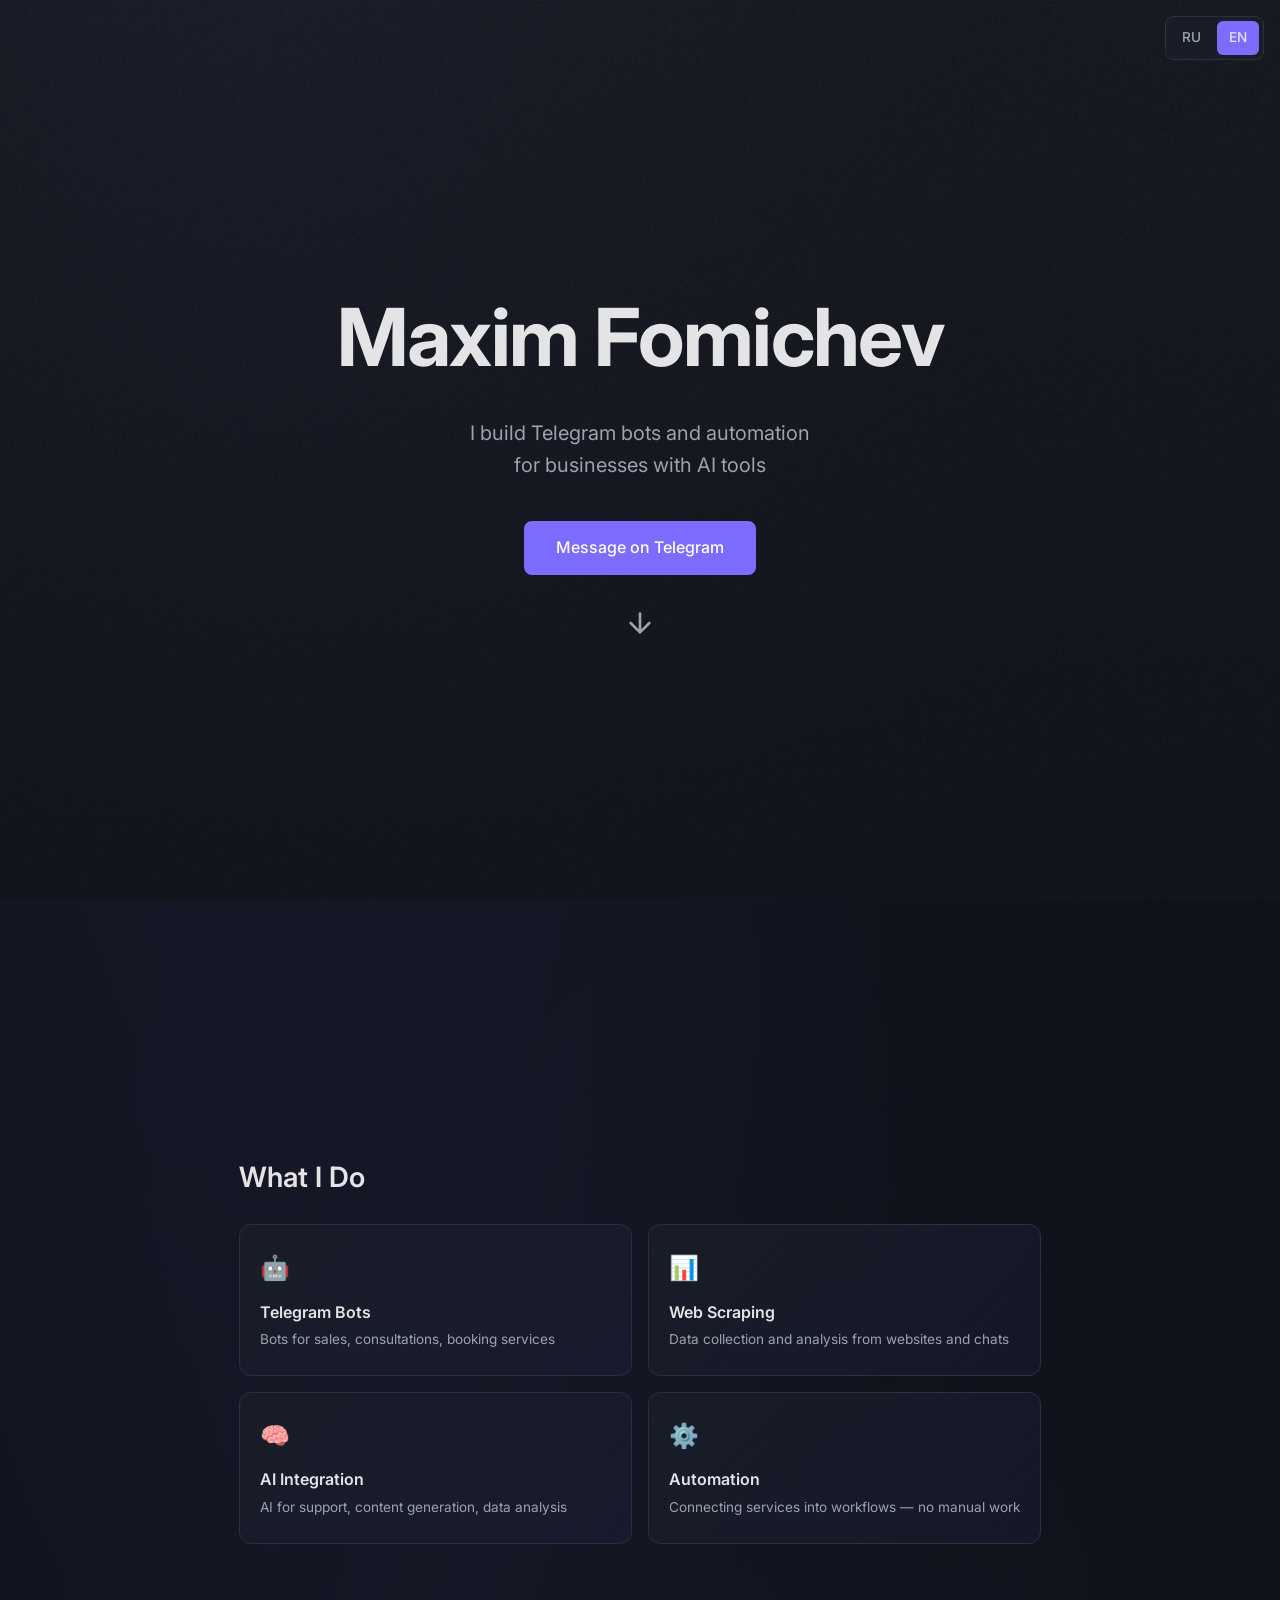
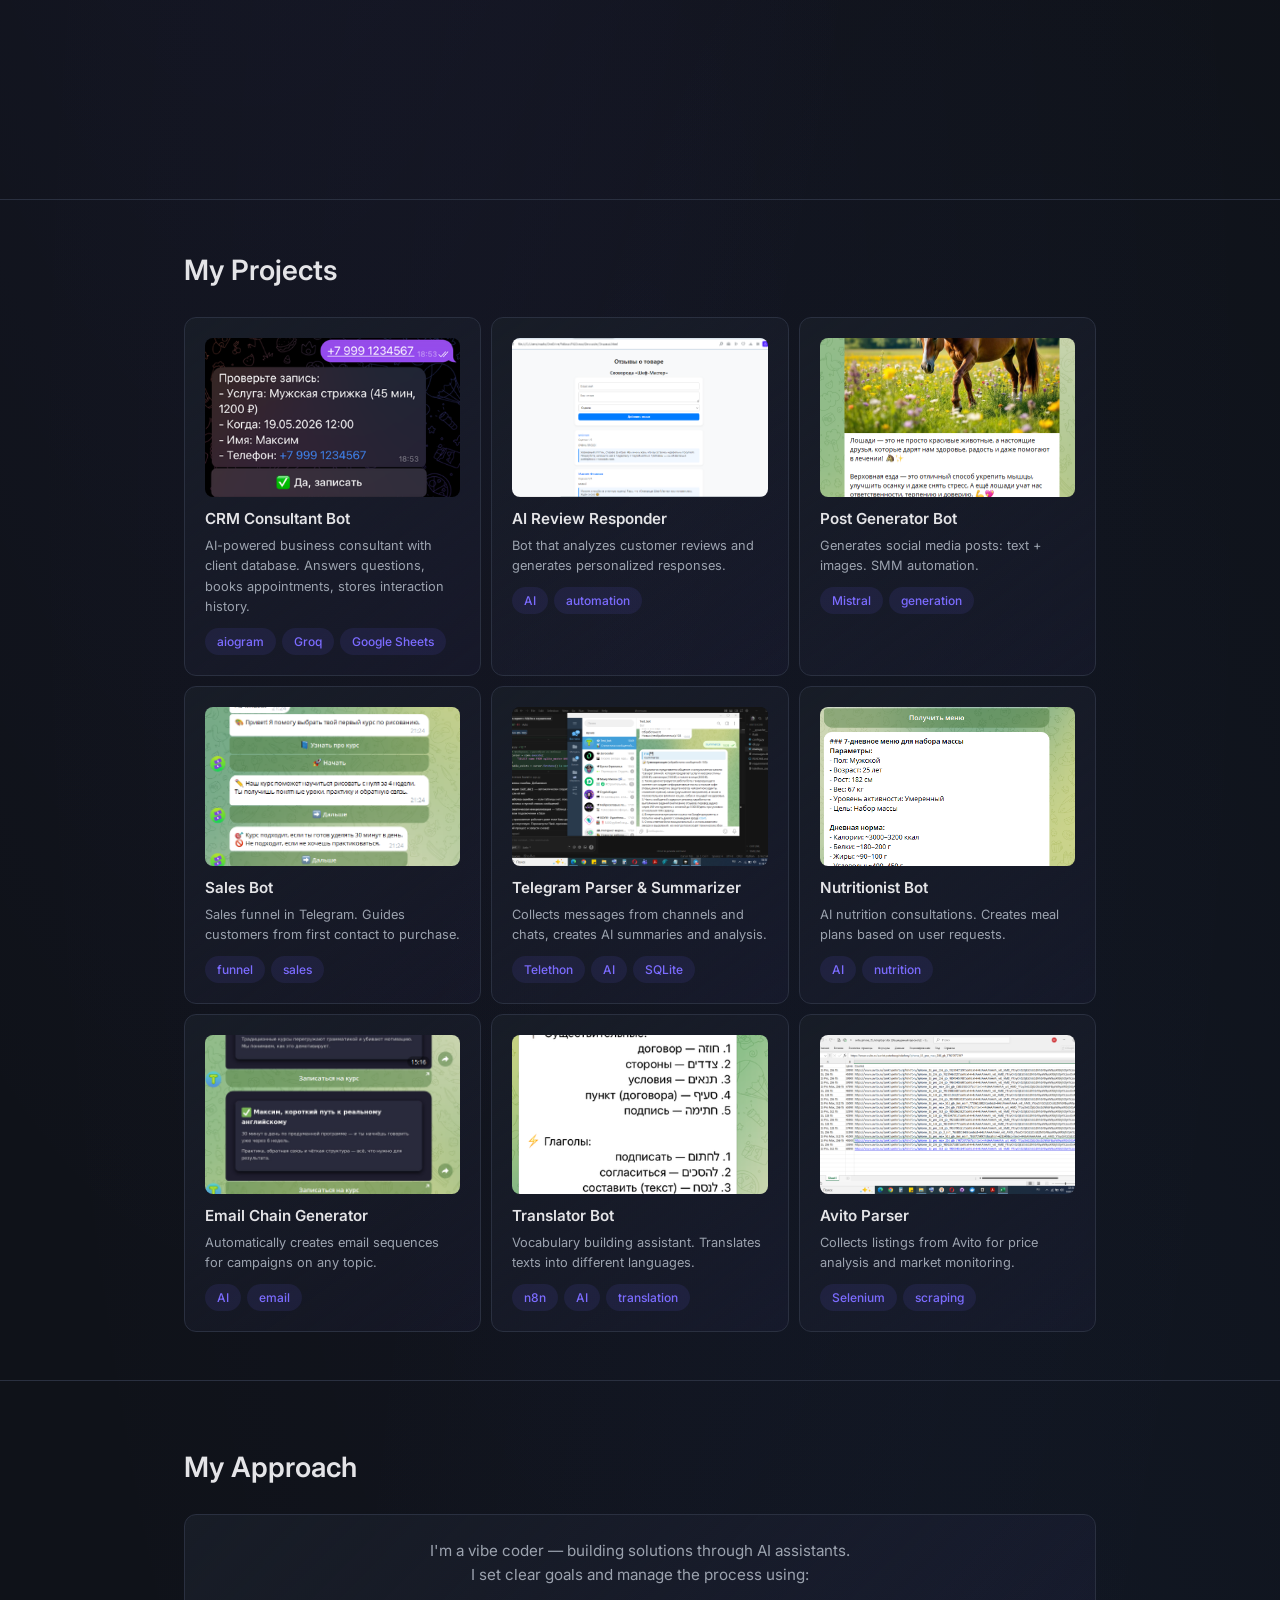
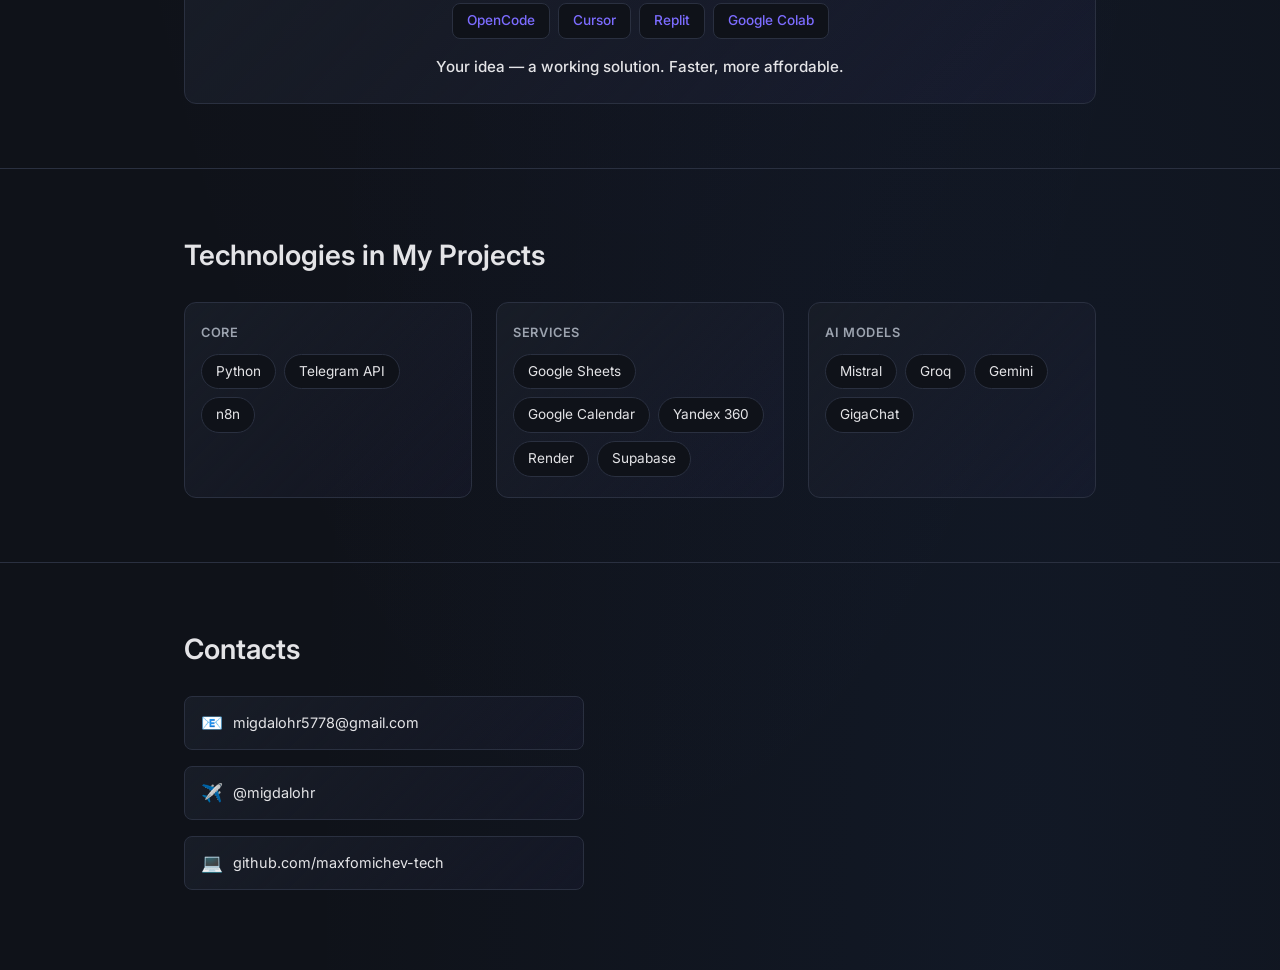
==== en/index.html @ 72f2844b "Add English version of portfolio" ====
<!DOCTYPE html>
<html lang="en">
<head>
    <meta charset="UTF-8">
    <meta name="viewport" content="width=device-width, initial-scale=1.0">
    <title>Maxim Fomichev — Telegram Bots & AI Automation</title>
    <meta name="description" content="I create Telegram bots and automation for businesses using AI tools.">
    <meta name="keywords" content="Telegram bots, AI automation, vibe coding, Python, web scraping">

    <!-- Open Graph -->
    <meta property="og:title" content="Maxim Fomichev — Telegram Bots & AI Automation">
    <meta property="og:description" content="I create Telegram bots and automation for businesses using AI tools.">
    <meta property="og:type" content="website">
    <meta property="og:url" content="https://maxfomichev-tech.github.io/portfolio/en/">

    <!-- Fonts -->
    <link rel="preconnect" href="https://fonts.googleapis.com">
    <link rel="preconnect" href="https://fonts.gstatic.com" crossorigin>
    <link href="https://fonts.googleapis.com/css2?family=Inter:wght@400;500;600;700&display=swap" rel="stylesheet">

    <link rel="stylesheet" href="../css/style.css">
    <link rel="icon" type="image/svg+xml" href="../favicon.svg">
</head>
<body>
    <!-- Language Switcher -->
    <div class="lang-switch">
        <a href="../" class="lang-switch__link">RU</a>
        <a href="en/" class="lang-switch__link lang-switch__link--active">EN</a>
    </div>

    <!-- Hero -->
    <header class="hero">
        <div class="container">
            <div class="hero__content">
                <h1 class="hero__title">Maxim Fomichev</h1>
                <p class="hero__subtitle">I build Telegram bots and automation<br>for businesses with AI tools</p>
                <a href="https://t.me/migdalohr" class="btn btn--primary" target="_blank" rel="noopener">Message on Telegram</a>
                <a href="#services" class="hero__scroll">
                    <svg width="32" height="32" viewBox="0 0 24 24" fill="none" stroke="currentColor" stroke-width="2" stroke-linecap="round" stroke-linejoin="round">
                        <path d="M12 5v14M19 12l-7 7-7-7"/>
                    </svg>
                </a>
            </div>
        </div>
    </header>

    <!-- What I Do -->
    <section class="services" id="services">
        <div class="container">
            <h2 class="section-title">What I Do</h2>
            <div class="services__grid">
                <a href="#projects" class="service-card">
                    <div class="service-card__icon">🤖</div>
                    <h3 class="service-card__title">Telegram Bots</h3>
                    <p class="service-card__text">Bots for sales, consultations, booking services</p>
                </a>
                <a href="#projects" class="service-card">
                    <div class="service-card__icon">📊</div>
                    <h3 class="service-card__title">Web Scraping</h3>
                    <p class="service-card__text">Data collection and analysis from websites and chats</p>
                </a>
                <a href="#projects" class="service-card">
                    <div class="service-card__icon">🧠</div>
                    <h3 class="service-card__title">AI Integration</h3>
                    <p class="service-card__text">AI for support, content generation, data analysis</p>
                </a>
                <a href="#projects" class="service-card">
                    <div class="service-card__icon">⚙️</div>
                    <h3 class="service-card__title">Automation</h3>
                    <p class="service-card__text">Connecting services into workflows — no manual work</p>
                </a>
            </div>
        </div>
    </section>

    <!-- Projects -->
    <section class="projects" id="projects">
        <div class="container">
            <h2 class="section-title">My Projects</h2>
            <div class="projects__grid">

                <!-- 1. CRM Consultant Bot -->
                <div class="project-card">
                    <div class="project-card__preview">
                        <img src="../assets/images/crm-bot.png" alt="CRM Consultant Bot" loading="lazy">
                    </div>
                    <h3 class="project-card__title">CRM Consultant Bot</h3>
                    <p class="project-card__text">AI-powered business consultant with client database. Answers questions, books appointments, stores interaction history.</p>
                    <div class="project-card__tags">
                        <span class="tag">aiogram</span>
                        <span class="tag">Groq</span>
                        <span class="tag">Google Sheets</span>
                    </div>
                </div>

                <!-- 2. AI Review Responder -->
                <div class="project-card">
                    <div class="project-card__preview">
                        <img src="../assets/images/ai-assistent.png" alt="AI Review Responder" loading="lazy">
                    </div>
                    <h3 class="project-card__title">AI Review Responder</h3>
                    <p class="project-card__text">Bot that analyzes customer reviews and generates personalized responses.</p>
                    <div class="project-card__tags">
                        <span class="tag">AI</span>
                        <span class="tag">automation</span>
                    </div>
                </div>

                <!-- 3. Post Generator with Visuals -->
                <div class="project-card">
                    <div class="project-card__preview">
                        <img src="../assets/images/auto-post.png" alt="Post Generator Bot" loading="lazy">
                    </div>
                    <h3 class="project-card__title">Post Generator Bot</h3>
                    <p class="project-card__text">Generates social media posts: text + images. SMM automation.</p>
                    <div class="project-card__tags">
                        <span class="tag">Mistral</span>
                        <span class="tag">generation</span>
                    </div>
                </div>

                <!-- 4. Sales Bot -->
                <div class="project-card">
                    <div class="project-card__preview">
                        <img src="../assets/images/sales-bot.png" alt="Sales Bot" loading="lazy">
                    </div>
                    <h3 class="project-card__title">Sales Bot</h3>
                    <p class="project-card__text">Sales funnel in Telegram. Guides customers from first contact to purchase.</p>
                    <div class="project-card__tags">
                        <span class="tag">funnel</span>
                        <span class="tag">sales</span>
                    </div>
                </div>

                <!-- 5. Telegram Parser & Summarizer -->
                <div class="project-card">
                    <div class="project-card__preview">
                        <img src="../assets/images/telegram-parser.png" alt="Telegram Parser" loading="lazy">
                    </div>
                    <h3 class="project-card__title">Telegram Parser & Summarizer</h3>
                    <p class="project-card__text">Collects messages from channels and chats, creates AI summaries and analysis.</p>
                    <div class="project-card__tags">
                        <span class="tag">Telethon</span>
                        <span class="tag">AI</span>
                        <span class="tag">SQLite</span>
                    </div>
                </div>

                <!-- 6. Nutritionist Bot -->
                <div class="project-card">
                    <div class="project-card__preview">
                        <img src="../assets/images/nutritionist.png" alt="Nutritionist Bot" loading="lazy">
                    </div>
                    <h3 class="project-card__title">Nutritionist Bot</h3>
                    <p class="project-card__text">AI nutrition consultations. Creates meal plans based on user requests.</p>
                    <div class="project-card__tags">
                        <span class="tag">AI</span>
                        <span class="tag">nutrition</span>
                    </div>
                </div>

                <!-- 7. Email Chain Generator -->
                <div class="project-card">
                    <div class="project-card__preview">
                        <img src="../assets/images/email-chain.png" alt="Email Chain Generator" loading="lazy">
                    </div>
                    <h3 class="project-card__title">Email Chain Generator</h3>
                    <p class="project-card__text">Automatically creates email sequences for campaigns on any topic.</p>
                    <div class="project-card__tags">
                        <span class="tag">AI</span>
                        <span class="tag">email</span>
                    </div>
                </div>

                <!-- 8. Translator Bot -->
                <div class="project-card">
                    <div class="project-card__preview">
                        <img src="../assets/images/translator.png" alt="Translator Bot" loading="lazy">
                    </div>
                    <h3 class="project-card__title">Translator Bot</h3>
                    <p class="project-card__text">Vocabulary building assistant. Translates texts into different languages.</p>
                    <div class="project-card__tags">
                        <span class="tag">n8n</span>
                        <span class="tag">AI</span>
                        <span class="tag">translation</span>
                    </div>
                </div>

                <!-- 9. Avito Parser -->
                <div class="project-card">
                    <div class="project-card__preview">
                        <img src="../assets/images/avito-parser.png" alt="Avito Parser" loading="lazy">
                    </div>
                    <h3 class="project-card__title">Avito Parser</h3>
                    <p class="project-card__text">Collects listings from Avito for price analysis and market monitoring.</p>
                    <div class="project-card__tags">
                        <span class="tag">Selenium</span>
                        <span class="tag">scraping</span>
                    </div>
                </div>

            </div>
        </div>
    </section>

    <!-- My Approach -->
    <section class="approach">
        <div class="container">
            <h2 class="section-title">My Approach</h2>
            <div class="approach__content">
                <p class="approach__text">
                    I'm a vibe coder — building solutions through AI assistants.<br>
                    I set clear goals and manage the process using:
                </p>
                <div class="approach__tools">
                    <span class="tool">OpenCode</span>
                    <span class="tool">Cursor</span>
                    <span class="tool">Replit</span>
                    <span class="tool">Google Colab</span>
                </div>
                <p class="approach__result">Your idea — a working solution. Faster, more affordable.</p>
            </div>
        </div>
    </section>

    <!-- Technologies -->
    <section class="tech">
        <div class="container">
            <h2 class="section-title">Technologies in My Projects</h2>
            <div class="tech__content">
                <div class="tech__group">
                    <h3 class="tech__group-title">Core</h3>
                    <div class="tech__list">
                        <span class="tech-item">Python</span>
                        <span class="tech-item">Telegram API</span>
                        <span class="tech-item">n8n</span>
                    </div>
                </div>
                <div class="tech__group">
                    <h3 class="tech__group-title">Services</h3>
                    <div class="tech__list">
                        <span class="tech-item">Google Sheets</span>
                        <span class="tech-item">Google Calendar</span>
                        <span class="tech-item">Yandex 360</span>
                        <span class="tech-item">Render</span>
                        <span class="tech-item">Supabase</span>
                    </div>
                </div>
                <div class="tech__group">
                    <h3 class="tech__group-title">AI Models</h3>
                    <div class="tech__list">
                        <span class="tech-item">Mistral</span>
                        <span class="tech-item">Groq</span>
                        <span class="tech-item">Gemini</span>
                        <span class="tech-item">GigaChat</span>
                    </div>
                </div>
            </div>
        </div>
    </section>

    <!-- Contacts -->
    <footer class="contacts">
        <div class="container">
            <h2 class="section-title">Contacts</h2>
            <div class="contacts__list">
                <a href="mailto:migdalohr5778@gmail.com" class="contact-item">
                    <span class="contact-item__icon">📧</span>
                    <span class="contact-item__text">migdalohr5778@gmail.com</span>
                </a>
                <a href="https://t.me/migdalohr" class="contact-item" target="_blank" rel="noopener">
                    <span class="contact-item__icon">✈️</span>
                    <span class="contact-item__text">@migdalohr</span>
                </a>
                <a href="https://github.com/maxfomichev-tech" class="contact-item" target="_blank" rel="noopener">
                    <span class="contact-item__icon">💻</span>
                    <span class="contact-item__text">github.com/maxfomichev-tech</span>
                </a>
            </div>
        </div>
    </footer>

    <!-- Modal -->
    <div class="modal" id="modal">
        <button class="modal__close" id="modal-close">&times;</button>
        <img class="modal__img" id="modal-img" src="" alt="">
    </div>

    <!-- Back to Top -->
    <a href="#" class="back-to-top" id="back-to-top">
        <svg width="24" height="24" viewBox="0 0 24 24" fill="none" stroke="currentColor" stroke-width="2" stroke-linecap="round" stroke-linejoin="round">
            <path d="M12 19V5M5 12l7-7 7 7"/>
        </svg>
    </a>

    <script src="../js/main.js"></script>
</body>
</html>
---- css/style.css ----
/* ========================================
   CSS Custom Properties
   ======================================== */
:root {
    --color-bg: #0f1219;
    --color-surface: #181d27;
    --color-surface-hover: #1f2533;
    --color-border: #2a3040;
    --color-text: #e4e4e7;
    --color-text-secondary: #9ca3af;
    --color-accent: #7c6cff;
    --color-accent-hover: #8f82ff;
    --font-family: 'Inter', -apple-system, BlinkMacSystemFont, sans-serif;
    --container-max: 960px;
    --section-padding: 48px 0;
    --border-radius: 12px;
    --border-radius-sm: 8px;
}

/* ========================================
   Reset & Base
   ======================================== */
*, *::before, *::after {
    margin: 0;
    padding: 0;
    box-sizing: border-box;
}

html {
    scroll-behavior: smooth;
}

body {
    font-family: var(--font-family);
    background: 
        radial-gradient(ellipse at 20% 0%, rgba(124, 108, 255, 0.08) 0%, transparent 50%),
        radial-gradient(ellipse at 80% 100%, rgba(59, 130, 246, 0.06) 0%, transparent 50%),
        radial-gradient(ellipse at 50% 50%, rgba(124, 108, 255, 0.03) 0%, transparent 70%),
        var(--color-bg);
    color: var(--color-text);
    line-height: 1.6;
    -webkit-font-smoothing: antialiased;
    min-height: 100vh;
    position: relative;
}

body::before {
    content: '';
    position: fixed;
    inset: 0;
    z-index: 0;
    opacity: 0.4;
    pointer-events: none;
    background-image: url("data:image/svg+xml,%3Csvg viewBox='0 0 256 256' xmlns='http://www.w3.org/2000/svg'%3E%3Cfilter id='noise'%3E%3CfeTurbulence type='fractalNoise' baseFrequency='0.9' numOctaves='4' stitchTiles='stitch'/%3E%3C/filter%3E%3Crect width='100%25' height='100%25' filter='url(%23noise)' opacity='0.5'/%3E%3C/svg%3E");
    background-repeat: repeat;
    background-size: 256px 256px;
}

body > * {
    position: relative;
    z-index: 1;
}

a {
    color: inherit;
    text-decoration: none;
}

img {
    max-width: 100%;
    display: block;
}

/* ========================================
   Language Switcher
   ======================================== */
.lang-switch {
    position: fixed;
    top: 16px;
    right: 16px;
    z-index: 100;
    display: flex;
    gap: 4px;
    background: var(--color-surface);
    border: 1px solid var(--color-border);
    border-radius: var(--border-radius-sm);
    padding: 4px;
}

.lang-switch__link {
    padding: 6px 12px;
    border-radius: 6px;
    font-size: 0.85rem;
    font-weight: 500;
    color: var(--color-text-secondary);
    transition: all 0.2s ease;
}

.lang-switch__link:hover {
    color: var(--color-text);
    background: var(--color-surface-hover);
}

.lang-switch__link--active {
    color: var(--color-text);
    background: var(--color-accent);
}

/* ========================================
   Container
   ======================================== */
.container {
    max-width: var(--container-max);
    margin: 0 auto;
    padding: 0 24px;
}

/* ========================================
   Section Title
   ======================================== */
.section-title {
    font-size: clamp(1.3rem, 3vw, 1.75rem);
    font-weight: 600;
    margin-bottom: 24px;
    color: var(--color-text);
}

/* ========================================
   Button
   ======================================== */
.btn {
    display: inline-block;
    padding: 14px 32px;
    border-radius: var(--border-radius-sm);
    font-size: 1rem;
    font-weight: 500;
    cursor: pointer;
    transition: all 0.3s ease;
    border: none;
}

.btn--primary {
    background-color: var(--color-accent);
    color: #fff;
}

.btn--primary:hover {
    background-color: var(--color-accent-hover);
    transform: translateY(-2px);
}

/* ========================================
   Hero
   ======================================== */
.hero {
    min-height: 100vh;
    display: flex;
    align-items: center;
    justify-content: center;
    text-align: center;
    padding: 80px 24px 60px;
    background: url('../assets/images/hero-bg.jpg') center/cover no-repeat;
    position: relative;
}

.hero::before {
    content: '';
    position: absolute;
    inset: 0;
    background: linear-gradient(180deg, rgba(15, 18, 25, 0.5) 0%, rgba(15, 18, 25, 0.85) 100%);
    z-index: 0;
}

.hero .container {
    position: relative;
    z-index: 1;
}

.hero__scroll {
    display: block;
    margin: 32px auto 0;
    color: var(--color-text-secondary);
    animation: bounce 2s infinite;
    transition: color 0.3s;
}

.hero__scroll:hover {
    color: var(--color-accent);
}

@keyframes bounce {
    0%, 20%, 50%, 80%, 100% { transform: translateY(0); }
    40% { transform: translateY(8px); }
    60% { transform: translateY(4px); }
}

.hero__logo {
    width: 100px;
    height: 100px;
    margin: 0 auto 20px;
    border-radius: 50%;
}

.hero__title {
    font-size: clamp(2.8rem, 9vw, 5rem);
    font-weight: 700;
    margin-bottom: 16px;
    letter-spacing: -0.02em;
}

.hero__subtitle {
    font-size: clamp(1rem, 3vw, 1.25rem);
    color: var(--color-text-secondary);
    margin-bottom: 40px;
    max-width: 500px;
    margin-left: auto;
    margin-right: auto;
}

/* ========================================
   Services
   ======================================== */
.services {
    min-height: 100vh;
    display: flex;
    flex-direction: column;
    justify-content: center;
    padding: var(--section-padding);
    border-bottom: 1px solid var(--color-border);
}

.services__grid {
    display: grid;
    grid-template-columns: repeat(2, 1fr);
    gap: 16px;
}

.service-card {
    display: block;
    background: linear-gradient(135deg, var(--color-surface) 0%, rgba(124, 108, 255, 0.05) 100%);
    border: 1px solid var(--color-border);
    border-radius: var(--border-radius);
    padding: 24px 20px;
    transition: all 0.3s ease;
    cursor: pointer;
    text-decoration: none;
}

.service-card:hover {
    background-color: var(--color-surface-hover);
    border-color: var(--color-accent);
    transform: translateY(-4px);
}

.service-card__icon {
    font-size: 1.5rem;
    margin-bottom: 12px;
}

.service-card__title {
    font-size: 1rem;
    font-weight: 600;
    margin-bottom: 4px;
}

.service-card__text {
    font-size: 0.85rem;
    color: var(--color-text-secondary);
}

/* ========================================
   Projects — Bento Grid
   ======================================== */
.projects {
    min-height: 100vh;
    display: flex;
    flex-direction: column;
    justify-content: center;
    padding: var(--section-padding);
    border-bottom: 1px solid var(--color-border);
}

.projects__grid {
    display: grid;
    grid-template-columns: repeat(3, 1fr);
    gap: 10px;
}

.project-card {
    display: block;
    background: linear-gradient(145deg, var(--color-surface) 0%, rgba(124, 108, 255, 0.04) 100%);
    border: 1px solid var(--color-border);
    border-radius: var(--border-radius);
    padding: 20px;
    transition: all 0.3s ease;
    cursor: pointer;
}

.project-card:hover {
    background-color: var(--color-surface-hover);
    border-color: var(--color-accent);
    transform: translateY(-2px);
}

.project-card__preview {
    width: 100%;
    aspect-ratio: 16 / 10;
    border-radius: var(--border-radius-sm);
    overflow: hidden;
    margin-bottom: 10px;
    background-color: var(--color-bg);
}

.project-card__preview img {
    width: 100%;
    height: 100%;
    object-fit: cover;
    transition: transform 0.4s ease;
}

.project-card:hover .project-card__preview img {
    transform: scale(1.05);
}

.project-card__icon {
    font-size: 2rem;
    margin-bottom: 16px;
}

.project-card__title {
    font-size: 0.95rem;
    font-weight: 600;
    margin-bottom: 4px;
    color: var(--color-text);
    text-decoration: none;
}

.project-card__text {
    font-size: 0.8rem;
    color: var(--color-text-secondary);
    margin-bottom: 10px;
    text-decoration: none;
}

.project-card__tags {
    display: flex;
    flex-wrap: wrap;
    gap: 6px;
}

.tag {
    display: inline-block;
    padding: 4px 12px;
    background-color: rgba(108, 99, 255, 0.1);
    color: var(--color-accent);
    border-radius: 20px;
    font-size: 0.75rem;
    font-weight: 500;
}

/* ========================================
   Approach
   ======================================== */
.approach {
    padding: 64px 0;
    border-bottom: 1px solid var(--color-border);
}

.approach__content {
    background: linear-gradient(135deg, var(--color-surface) 0%, rgba(124, 108, 255, 0.05) 100%);
    border: 1px solid var(--color-border);
    border-radius: var(--border-radius);
    padding: 24px 20px;
    text-align: center;
}

.approach__text {
    font-size: 0.95rem;
    color: var(--color-text-secondary);
    margin-bottom: 16px;
}

.approach__tools {
    display: flex;
    justify-content: center;
    flex-wrap: wrap;
    gap: 8px;
    margin-bottom: 16px;
}

.tool {
    display: inline-block;
    padding: 6px 14px;
    background-color: var(--color-bg);
    border: 1px solid var(--color-border);
    border-radius: var(--border-radius-sm);
    font-size: 0.85rem;
    font-weight: 500;
    color: var(--color-accent);
}

.approach__result {
    font-size: 0.95rem;
    font-weight: 500;
    color: var(--color-text);
}

/* ========================================
   Tech
   ======================================== */
.tech {
    padding: 64px 0;
    border-bottom: 1px solid var(--color-border);
}

.tech__content {
    display: grid;
    grid-template-columns: repeat(auto-fit, minmax(250px, 1fr));
    gap: 24px;
}

.tech__group {
    background: linear-gradient(135deg, var(--color-surface) 0%, rgba(124, 108, 255, 0.04) 100%);
    border: 1px solid var(--color-border);
    border-radius: var(--border-radius);
    padding: 20px 16px;
}

.tech__group-title {
    font-size: 0.8rem;
    font-weight: 600;
    text-transform: uppercase;
    letter-spacing: 0.05em;
    color: var(--color-text-secondary);
    margin-bottom: 10px;
}

.tech__list {
    display: flex;
    flex-wrap: wrap;
    gap: 8px;
}

.tech-item {
    display: inline-block;
    padding: 6px 14px;
    background-color: var(--color-bg);
    border: 1px solid var(--color-border);
    border-radius: 20px;
    font-size: 0.85rem;
    color: var(--color-text);
}

/* ========================================
   Contacts
   ======================================== */
.contacts {
    padding: 64px 0;
    padding-bottom: 80px;
}

.contacts__list {
    display: flex;
    flex-direction: column;
    gap: 16px;
    max-width: 400px;
}

.contact-item {
    display: flex;
    align-items: center;
    gap: 10px;
    padding: 12px 16px;
    background: linear-gradient(135deg, var(--color-surface) 0%, rgba(124, 108, 255, 0.04) 100%);
    border: 1px solid var(--color-border);
    border-radius: var(--border-radius-sm);
    transition: all 0.3s ease;
}

.contact-item:hover {
    border-color: var(--color-accent);
    transform: translateX(4px);
}

.contact-item__icon {
    font-size: 1.1rem;
}

.contact-item__text {
    font-size: 0.9rem;
}

/* ========================================
   Animations
   ======================================== */
.fade-in {
    opacity: 0;
    transform: translateY(20px);
    transition: opacity 0.6s ease, transform 0.6s ease;
}

.fade-in.visible {
    opacity: 1;
    transform: translateY(0);
}

/* ========================================
   Back to Top
   ======================================== */
.back-to-top {
    position: fixed;
    bottom: 32px;
    right: 32px;
    width: 48px;
    height: 48px;
    background: var(--color-accent);
    color: #fff;
    border-radius: 50%;
    display: flex;
    align-items: center;
    justify-content: center;
    opacity: 0;
    visibility: hidden;
    transition: all 0.3s ease;
    z-index: 100;
    box-shadow: 0 4px 20px rgba(124, 108, 255, 0.4);
}

.back-to-top.visible {
    opacity: 1;
    visibility: visible;
}

.back-to-top:hover {
    background: var(--color-accent-hover);
    transform: translateY(-4px);
}

/* ========================================
   Modal
   ======================================== */
.modal {
    display: none;
    position: fixed;
    inset: 0;
    z-index: 1000;
    background-color: rgba(0, 0, 0, 0.85);
    align-items: center;
    justify-content: center;
    padding: 40px;
    cursor: zoom-out;
}

.modal.active {
    display: flex;
}

.modal__close {
    position: absolute;
    top: 20px;
    right: 24px;
    background: rgba(0, 0, 0, 0.5);
    border: none;
    color: #fff;
    font-size: 2rem;
    width: 48px;
    height: 48px;
    border-radius: 50%;
    cursor: pointer;
    line-height: 1;
    transition: all 0.2s;
    display: flex;
    align-items: center;
    justify-content: center;
}

.modal__close:hover {
    background: rgba(124, 108, 255, 0.7);
    transform: scale(1.1);
}

.modal__img {
    max-width: 90vw;
    max-height: 85vh;
    border-radius: 8px;
    object-fit: contain;
    box-shadow: 0 8px 40px rgba(0, 0, 0, 0.5);
}

/* ========================================
   Responsive: Tablet
   ======================================== */
@media (max-width: 1024px) {
    .projects__grid {
        grid-template-columns: repeat(2, 1fr);
    }

    .hero__title {
        font-size: clamp(2.5rem, 7vw, 4rem);
    }
}

/* ========================================
   Responsive: Mobile
   ======================================== */
@media (max-width: 640px) {
    :root {
        --section-padding: 32px 0;
        --border-radius: 10px;
    }

    .hero {
        min-height: 90vh;
        padding: 40px 16px 32px;
    }

    .hero__title {
        font-size: clamp(2rem, 8vw, 3rem);
    }

    .hero__subtitle {
        font-size: 0.95rem;
    }

    .hero__scroll svg {
        width: 24px;
        height: 24px;
    }

    .btn {
        padding: 12px 24px;
        font-size: 0.9rem;
    }

    .section-title {
        font-size: 1.2rem;
        margin-bottom: 20px;
    }

    .services__grid {
        grid-template-columns: 1fr;
        gap: 10px;
    }

    .service-card {
        padding: 18px 16px;
    }

    .projects__grid {
        grid-template-columns: 1fr;
        gap: 10px;
    }

    .project-card {
        padding: 14px;
    }

    .project-card__preview {
        aspect-ratio: 16 / 9;
    }

    .project-card__title {
        font-size: 0.9rem;
    }

    .project-card__text {
        font-size: 0.78rem;
    }

    .approach__content {
        padding: 20px 16px;
    }

    .approach__text {
        font-size: 0.88rem;
    }

    .tool {
        padding: 5px 12px;
        font-size: 0.8rem;
    }

    .tech__content {
        grid-template-columns: 1fr;
        gap: 12px;
    }

    .tech__group {
        padding: 16px 14px;
    }

    .contacts__list {
        gap: 10px;
    }

    .contact-item {
        padding: 10px 14px;
    }

    .contact-item__text {
        font-size: 0.85rem;
    }

    .back-to-top {
        width: 40px;
        height: 40px;
        bottom: 20px;
        right: 20px;
    }

    .modal {
        padding: 20px;
    }

    .modal__close {
        top: 12px;
        right: 12px;
        width: 40px;
        height: 40px;
        font-size: 1.5rem;
    }

    .modal__img {
        max-width: 95vw;
        max-height: 80vh;
    }
}
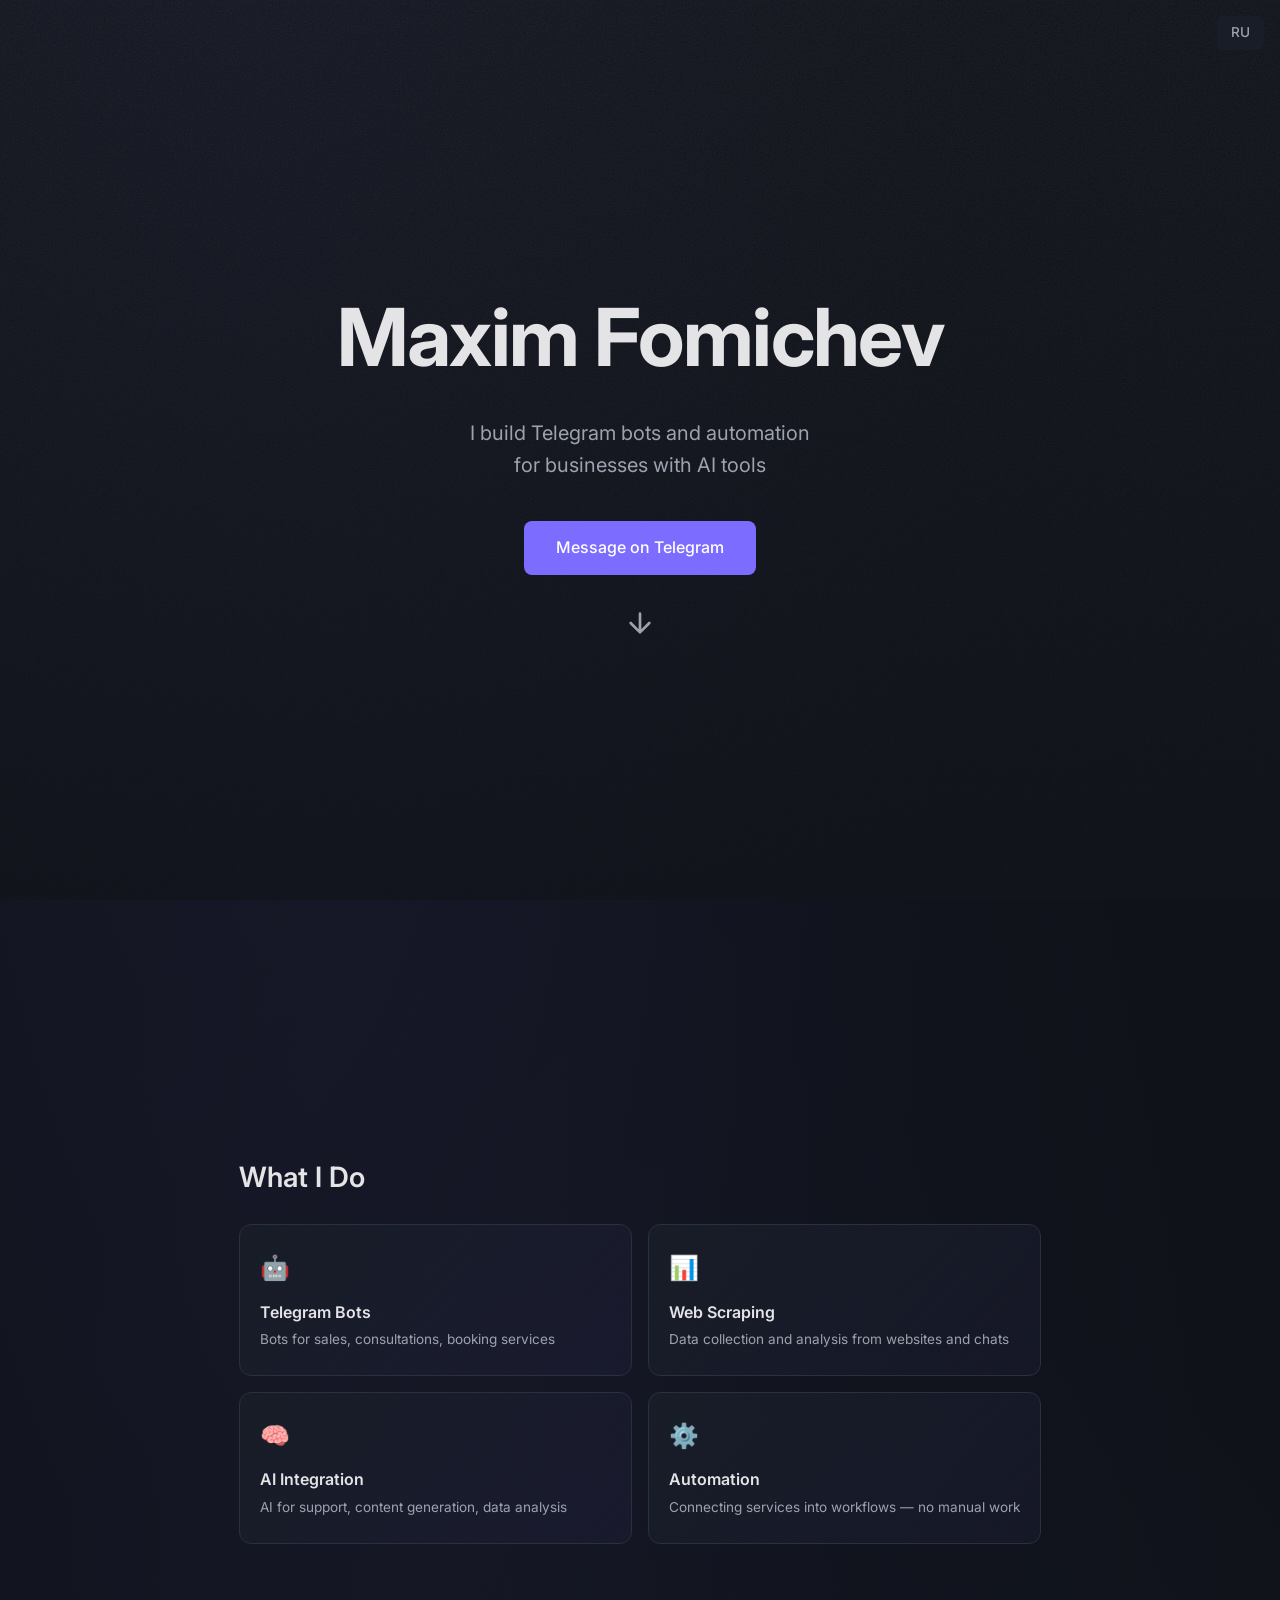
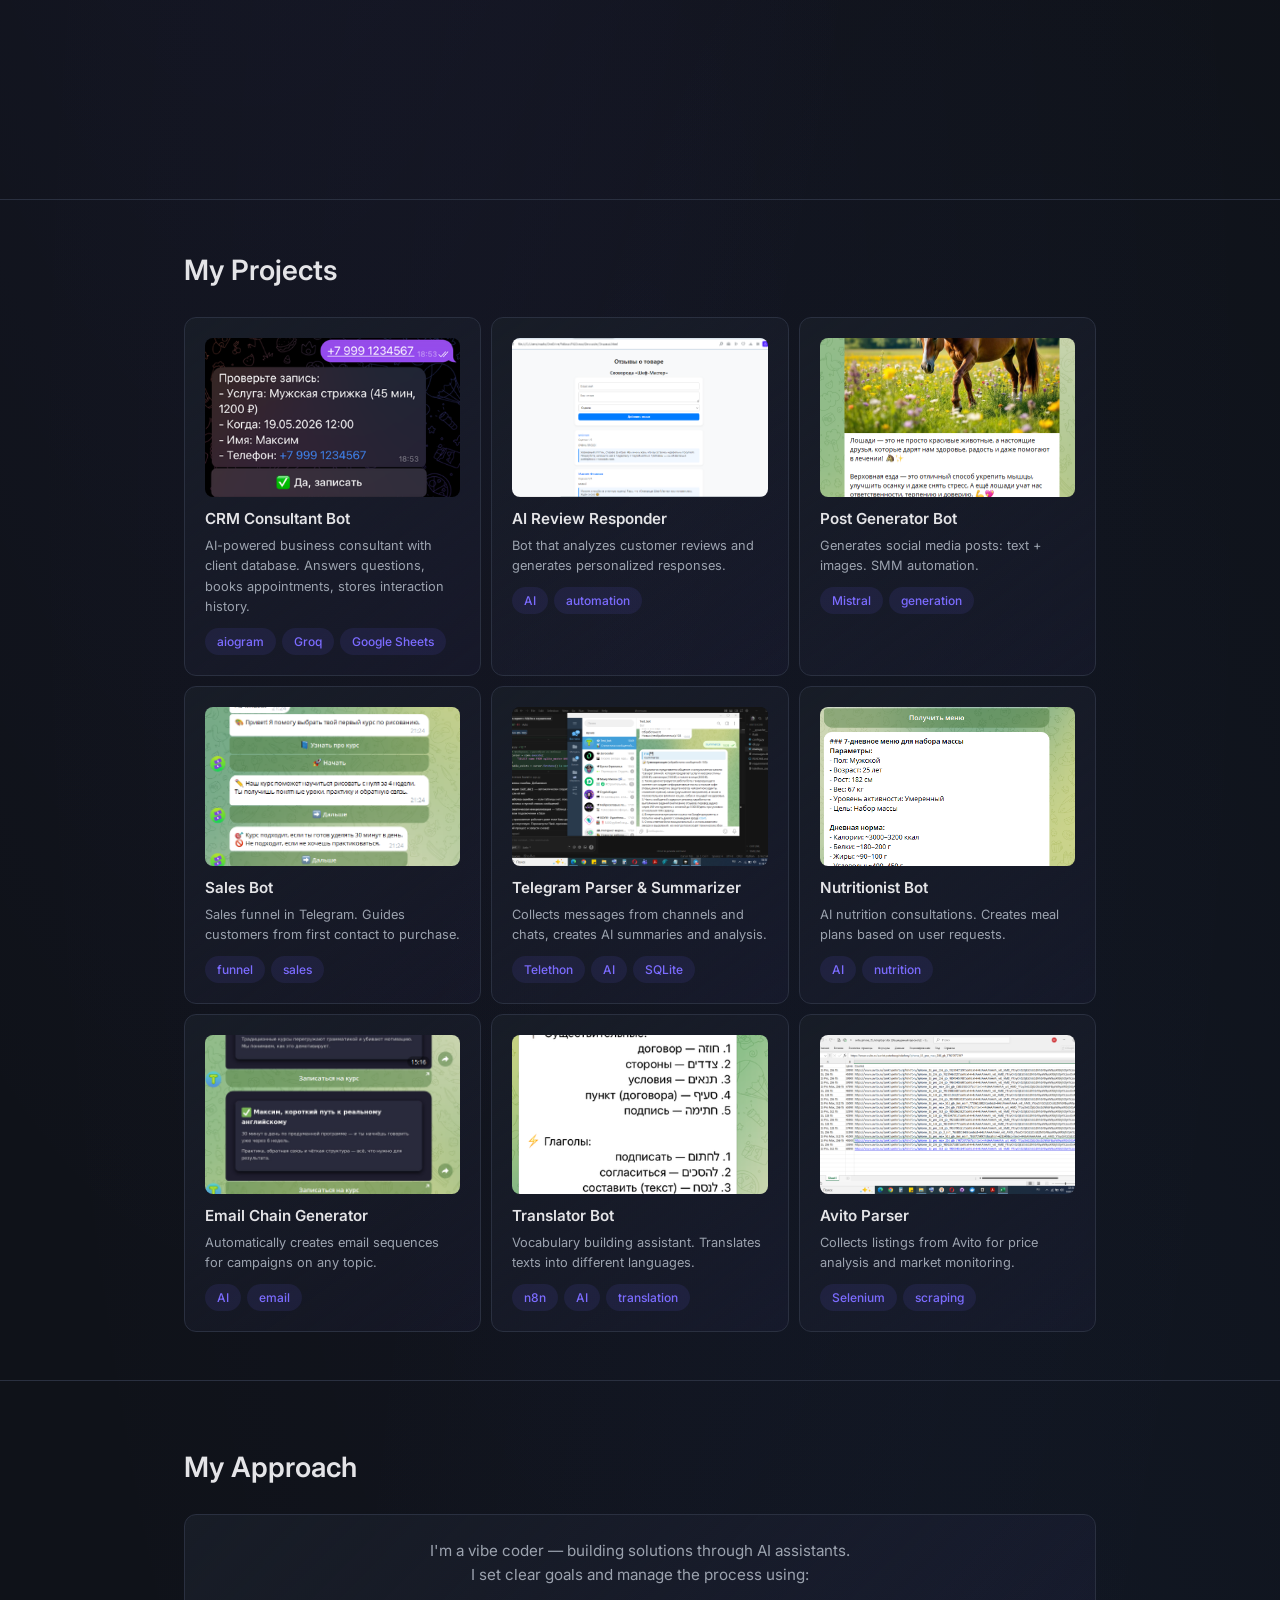
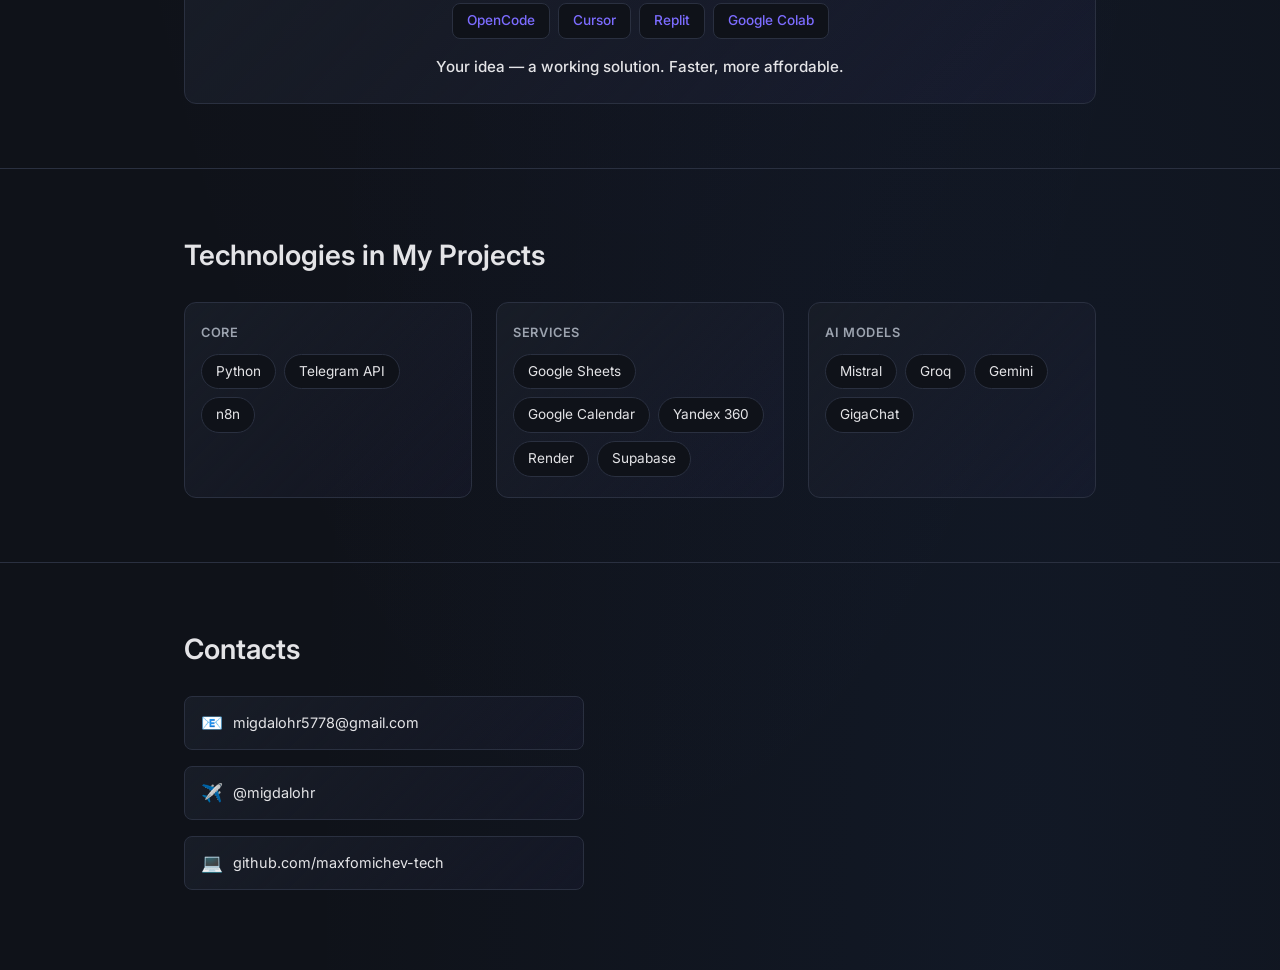
==== commit acae2ae0: "Simplify language switcher" ====
--- a/en/index.html
+++ b/en/index.html
@@ -23,10 +23,7 @@
 </head>
 <body>
     <!-- Language Switcher -->
-    <div class="lang-switch">
-        <a href="../" class="lang-switch__link">RU</a>
-        <a href="en/" class="lang-switch__link lang-switch__link--active">EN</a>
-    </div>
+    <a href="../" class="lang-switch">RU</a>
 
     <!-- Hero -->
     <header class="hero">
--- a/css/style.css
+++ b/css/style.css
@@ -79,31 +79,18 @@
     top: 16px;
     right: 16px;
     z-index: 100;
-    display: flex;
-    gap: 4px;
-    background: var(--color-surface);
-    border: 1px solid var(--color-border);
-    border-radius: var(--border-radius-sm);
-    padding: 4px;
-}
-
-.lang-switch__link {
-    padding: 6px 12px;
+    padding: 6px 14px;
     border-radius: 6px;
     font-size: 0.85rem;
     font-weight: 500;
     color: var(--color-text-secondary);
+    background: var(--color-surface);
     transition: all 0.2s ease;
 }
 
-.lang-switch__link:hover {
+.lang-switch:hover {
     color: var(--color-text);
     background: var(--color-surface-hover);
-}
-
-.lang-switch__link--active {
-    color: var(--color-text);
-    background: var(--color-accent);
 }
 
 /* ========================================
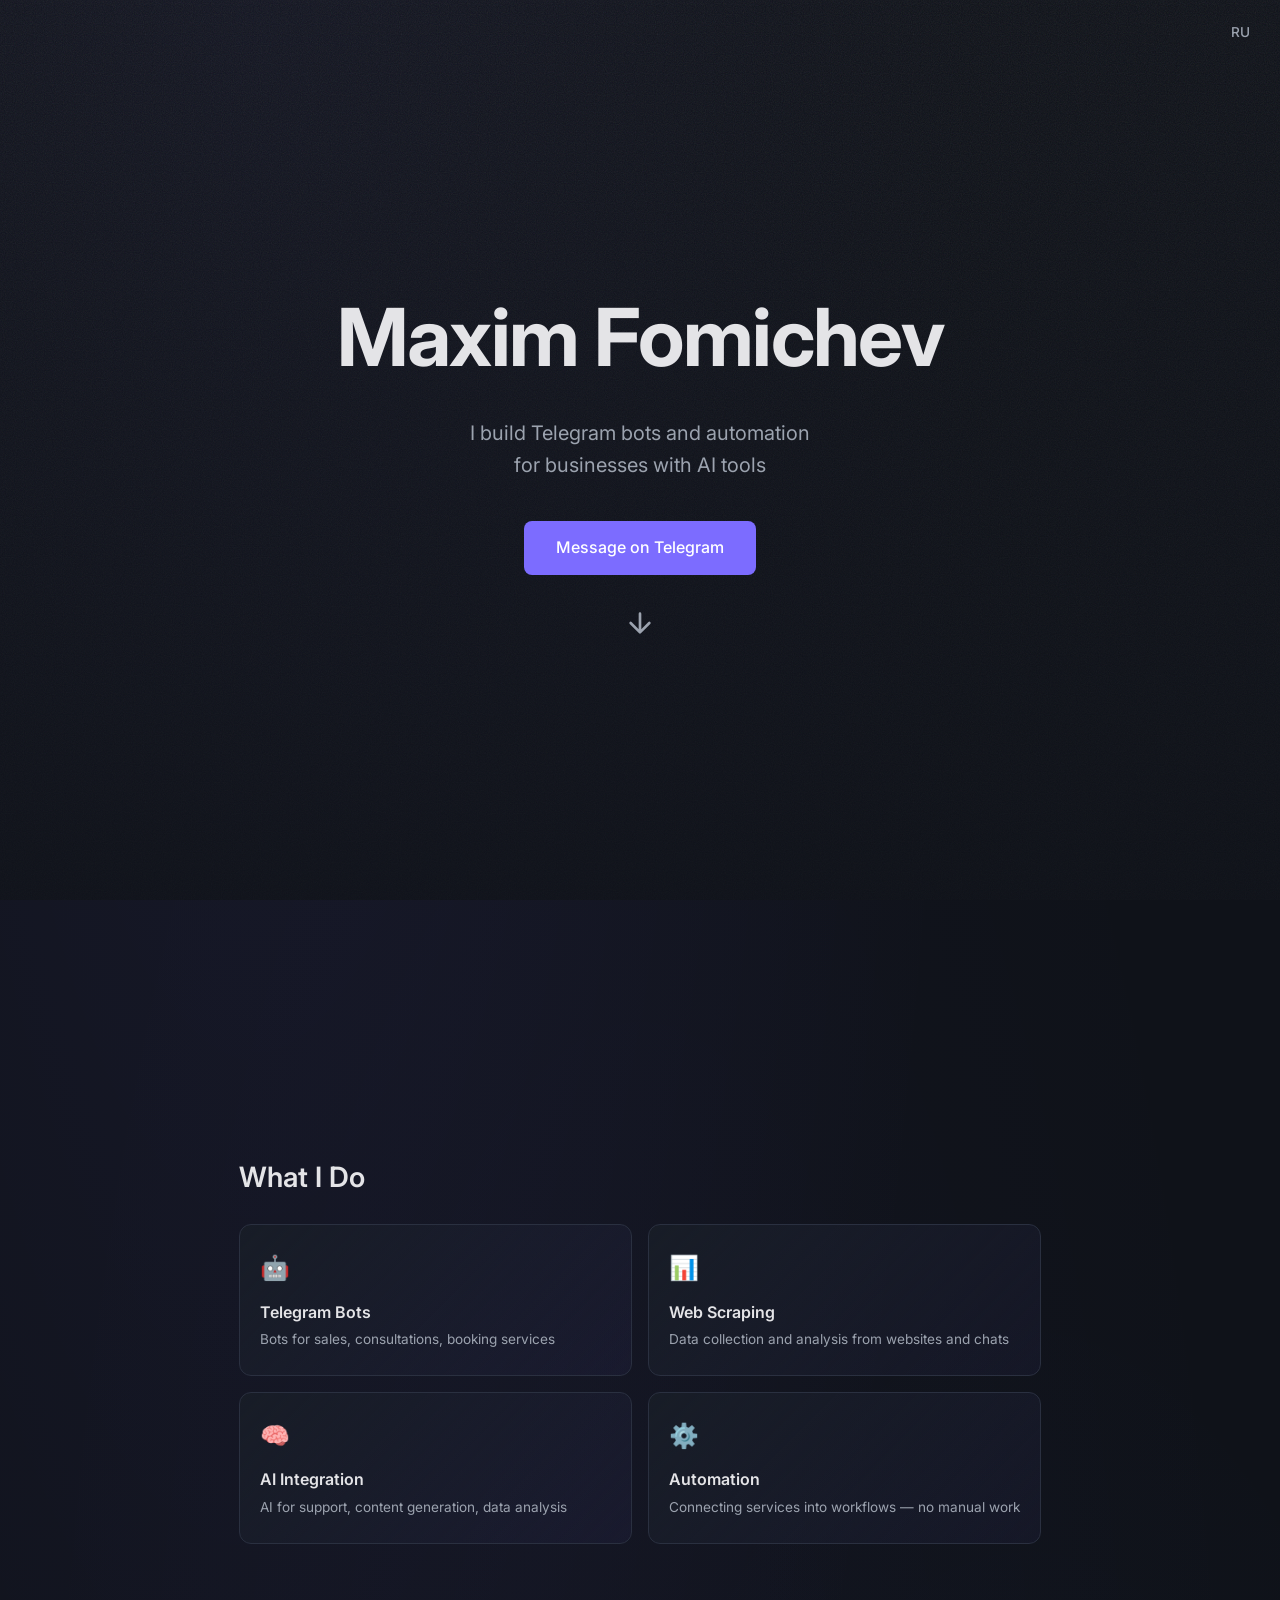
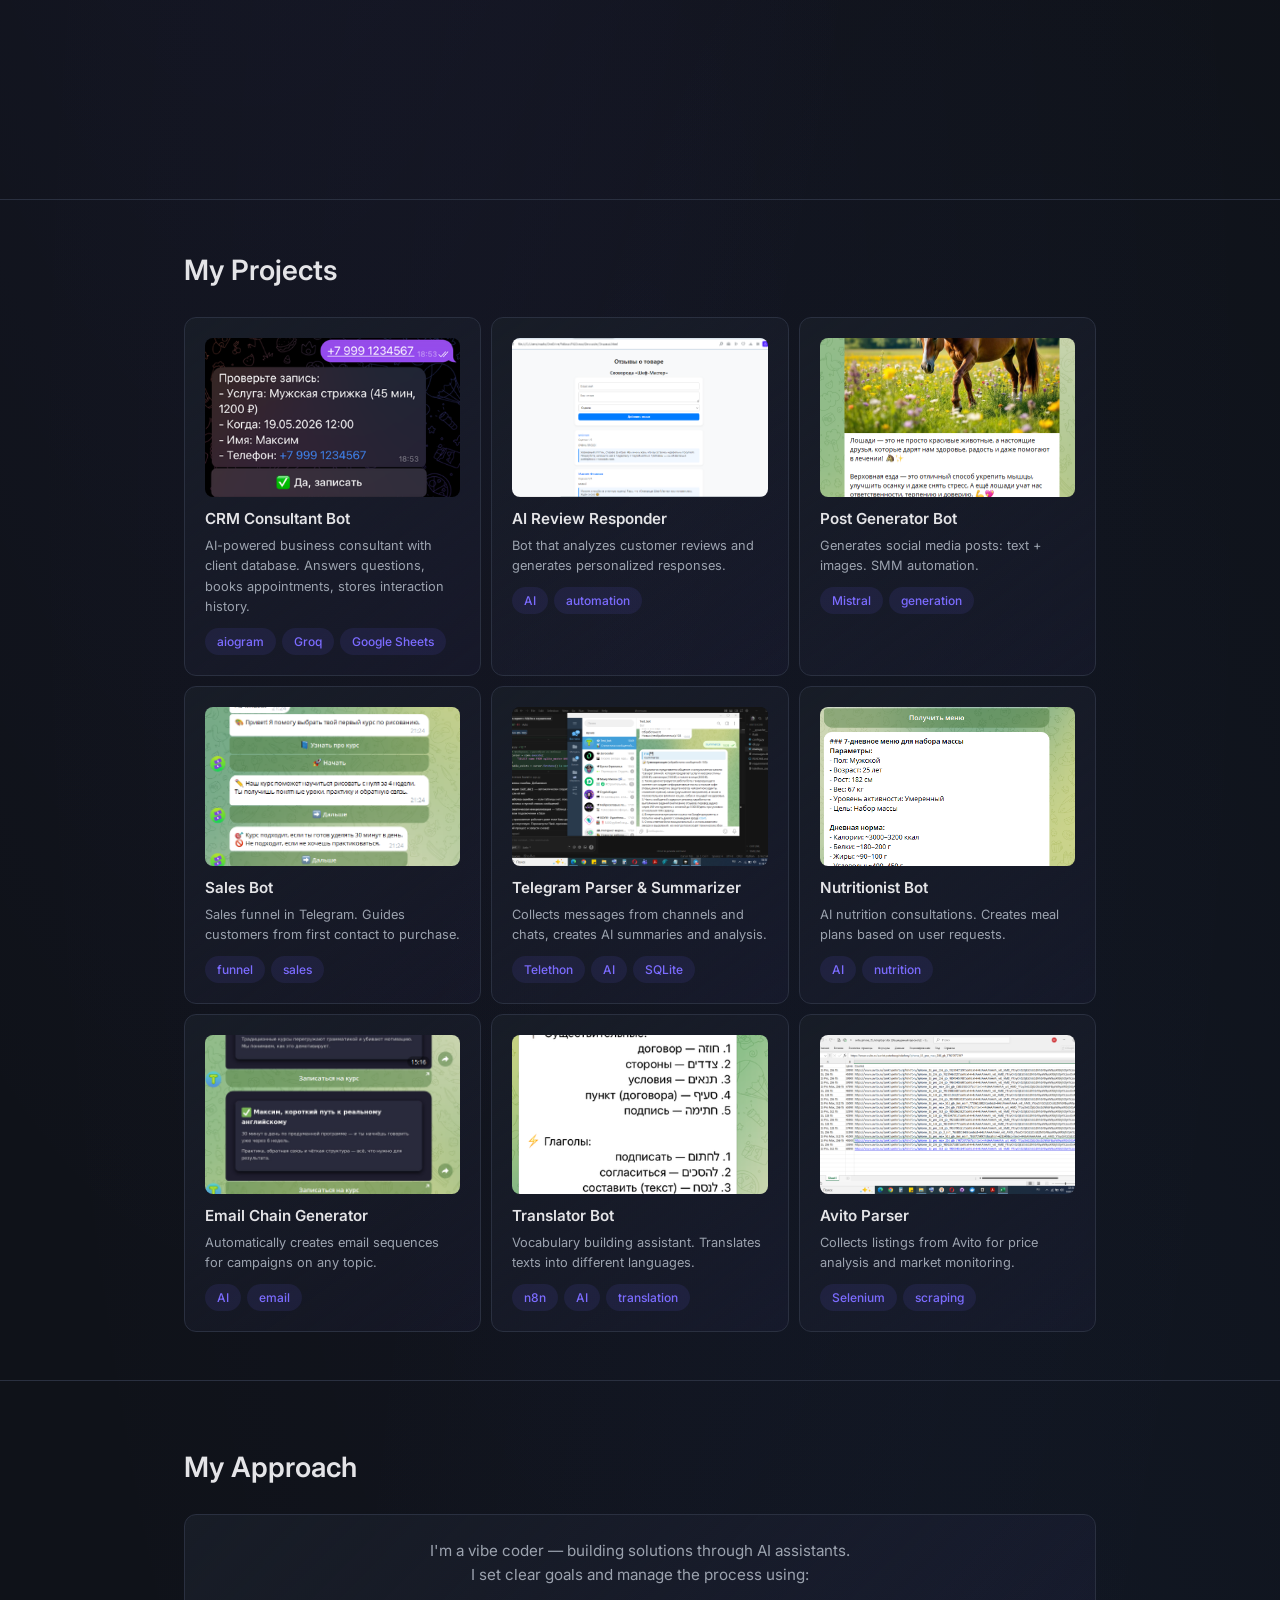
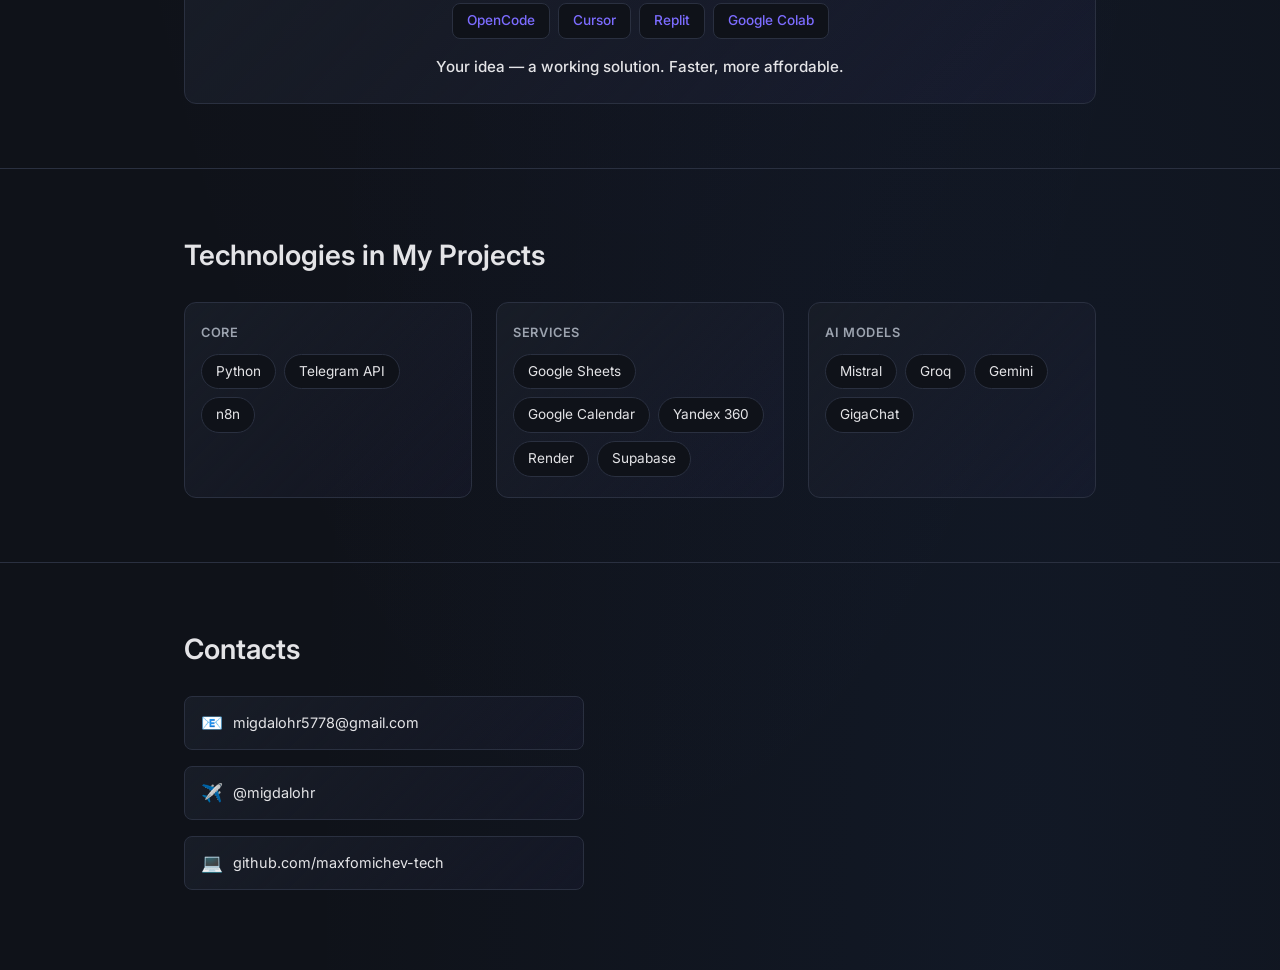
==== commit 523c1dbb: "Update sitemap and add hreflang tags for EN version" ====
--- a/en/index.html
+++ b/en/index.html
@@ -12,6 +12,10 @@
     <meta property="og:description" content="I create Telegram bots and automation for businesses using AI tools.">
     <meta property="og:type" content="website">
     <meta property="og:url" content="https://maxfomichev-tech.github.io/portfolio/en/">
+
+    <!-- Alternate language -->
+    <link rel="alternate" hreflang="ru" href="https://maxfomichev-tech.github.io/portfolio/">
+    <link rel="alternate" hreflang="en" href="https://maxfomichev-tech.github.io/portfolio/en/">
 
     <!-- Fonts -->
     <link rel="preconnect" href="https://fonts.googleapis.com">
--- a/css/style.css
+++ b/css/style.css
@@ -84,13 +84,12 @@
     font-size: 0.85rem;
     font-weight: 500;
     color: var(--color-text-secondary);
-    background: var(--color-surface);
+    background: transparent;
     transition: all 0.2s ease;
 }
 
 .lang-switch:hover {
     color: var(--color-text);
-    background: var(--color-surface-hover);
 }
 
 /* ========================================
